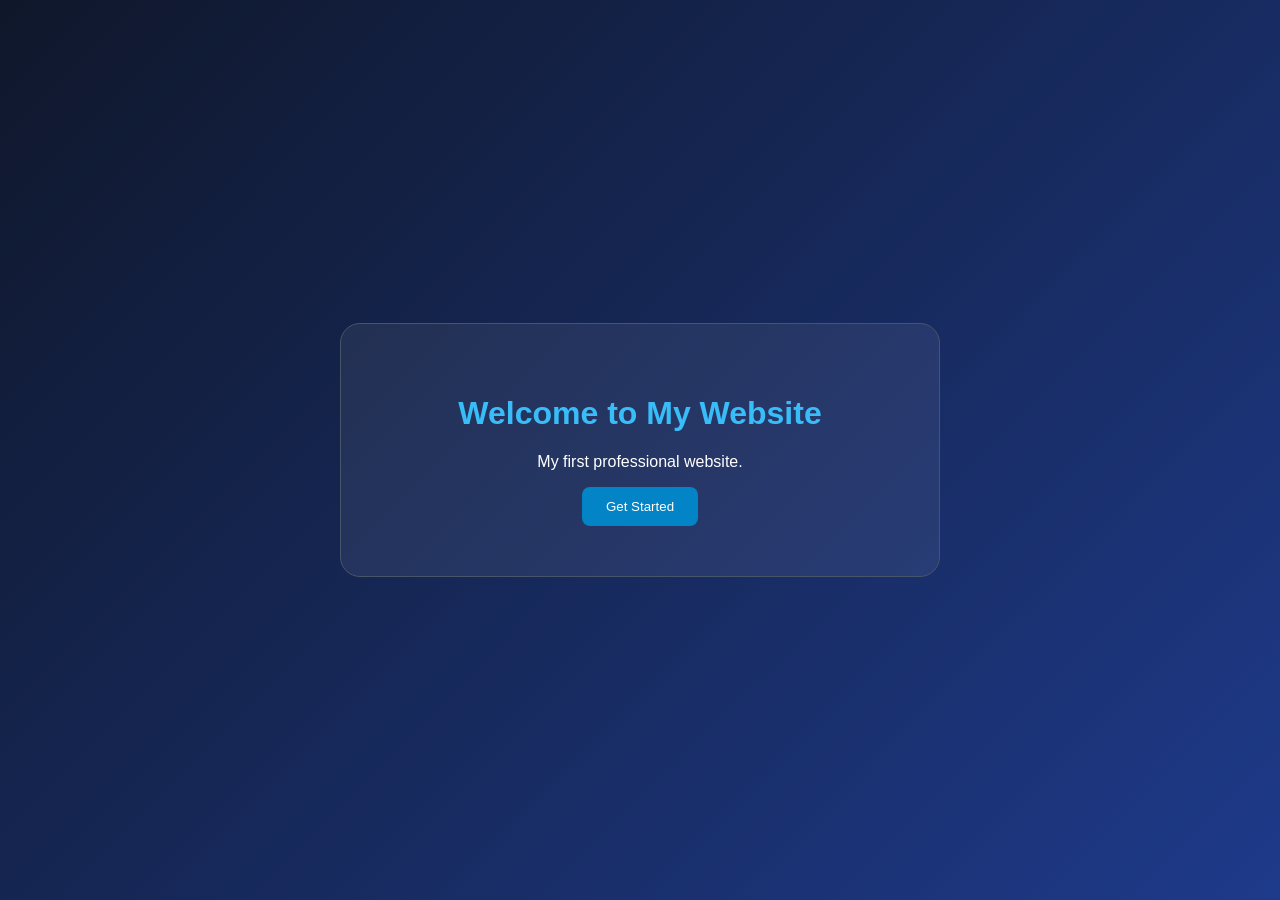
==== index.html @ 512a6d20 "Add files via upload" ====
<!DOCTYPE html>
<html lang="en">
<head>
  <meta charset="UTF-8">
  <meta name="viewport" content="width=device-width, initial-scale=1.0">
  <title>My First Website</title>
  <style>
    * { box-sizing: border-box; }
    body {
      margin: 0;
      min-height: 100vh;
      display: grid;
      place-items: center;
      font-family: Arial, sans-serif;
      color: white;
      background: linear-gradient(135deg, #0f172a, #1e3a8a);
      text-align: center;
      padding: 20px;
    }
    .card {
      max-width: 600px;
      width: 100%;
      padding: 50px 25px;
      border: 1px solid #475569;
      border-radius: 20px;
      background: #ffffff10;
    }
    h1 { color: #38bdf8; }
    button {
      padding: 12px 24px;
      border: 0;
      border-radius: 8px;
      background: #0284c7;
      color: white;
      cursor: pointer;
    }
    button:hover { background: #0369a1; }
  </style>
</head>
<body>
  <main class="card">
    <h1>Welcome to My Website</h1>
    <p>My first professional website.</p>
    <button onclick="alert('Website is working!')">
      Get Started
    </button>
  </main>
</body>
</html>
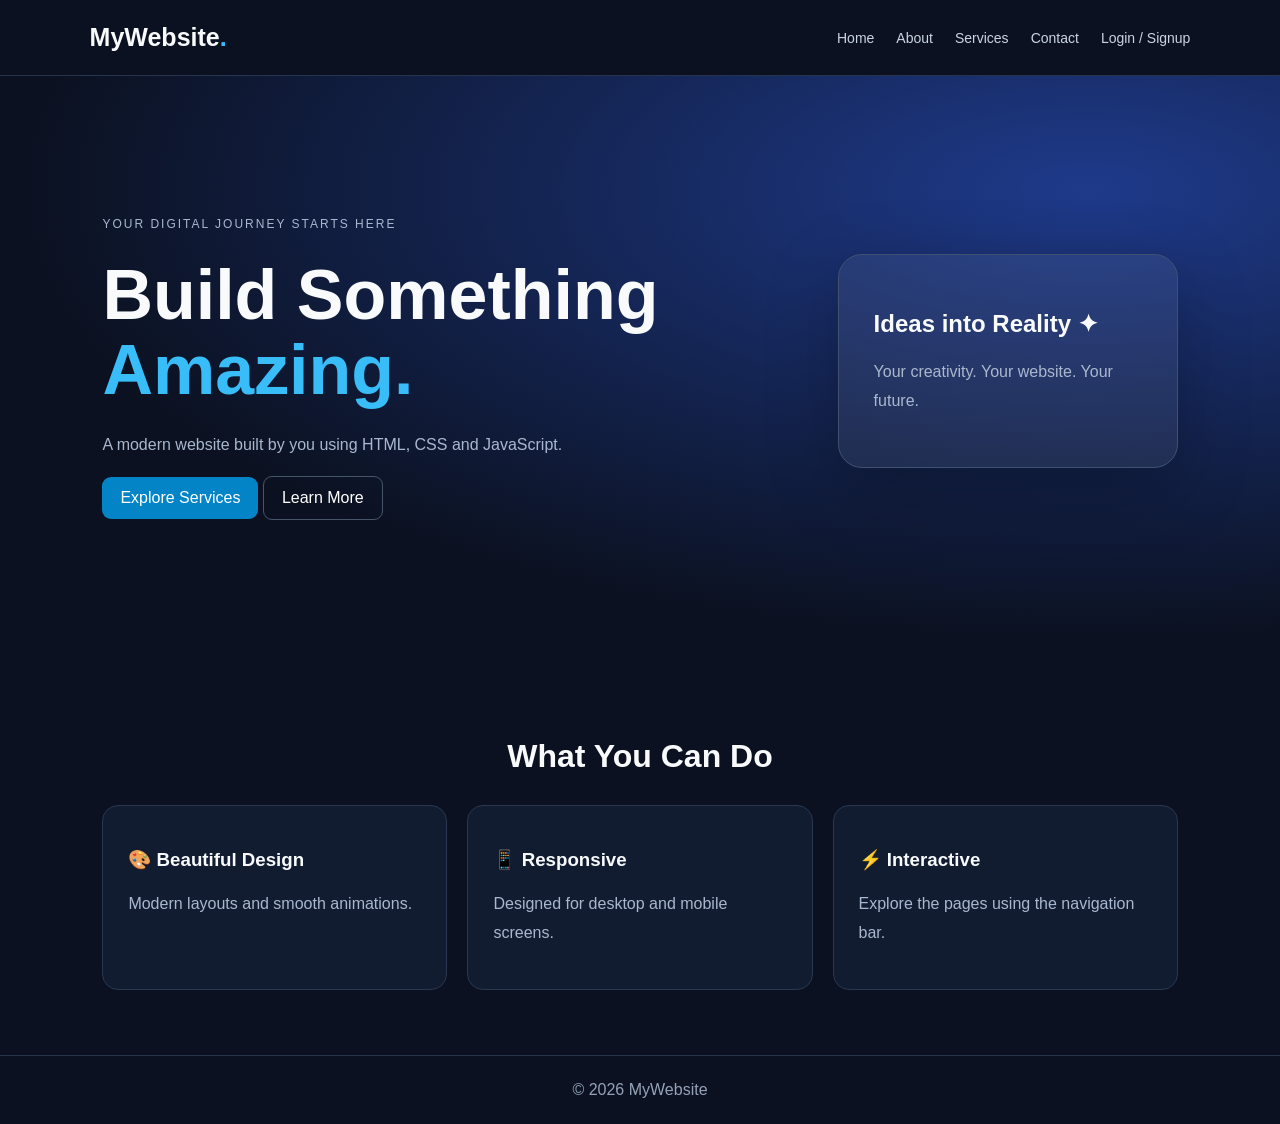
==== commit a367c0c6: "Add files via upload" ====
--- a/index.html
+++ b/index.html
@@ -4,47 +4,53 @@
 <head>
   <meta charset="UTF-8">
   <meta name="viewport" content="width=device-width, initial-scale=1.0">
-  <title>My First Website</title>
-  <style>
-    * { box-sizing: border-box; }
-    body {
-      margin: 0;
-      min-height: 100vh;
-      display: grid;
-      place-items: center;
-      font-family: Arial, sans-serif;
-      color: white;
-      background: linear-gradient(135deg, #0f172a, #1e3a8a);
-      text-align: center;
-      padding: 20px;
-    }
-    .card {
-      max-width: 600px;
-      width: 100%;
-      padding: 50px 25px;
-      border: 1px solid #475569;
-      border-radius: 20px;
-      background: #ffffff10;
-    }
-    h1 { color: #38bdf8; }
-    button {
-      padding: 12px 24px;
-      border: 0;
-      border-radius: 8px;
-      background: #0284c7;
-      color: white;
-      cursor: pointer;
-    }
-    button:hover { background: #0369a1; }
-  </style>
+  <title>MyWebsite</title>
+  <link rel="stylesheet" href="style.css">
 </head>
 <body>
-  <main class="card">
-    <h1>Welcome to My Website</h1>
-    <p>My first professional website.</p>
-    <button onclick="alert('Website is working!')">
-      Get Started
-    </button>
+  <header class="navbar">
+    <a class="logo" href="index.html">MyWebsite<span>.</span></a>
+    <nav>
+      <a href="index.html">Home</a>
+      <a href="about.html">About</a>
+      <a href="services.html">Services</a>
+      <a href="contact.html">Contact</a>
+      <a href="login.html">Login / Signup</a>
+    </nav>
+  </header>
+
+  <main class="hero">
+    <div class="hero-content">
+      <p class="tag">YOUR DIGITAL JOURNEY STARTS HERE</p>
+      <h1>Build Something<br><span>Amazing.</span></h1>
+      <p>A modern website built by you using HTML, CSS and JavaScript.</p>
+      <a class="btn" href="services.html">Explore Services</a>
+      <a class="btn secondary" href="about.html">Learn More</a>
+    </div>
+    <div class="hero-card">
+      <h2>Ideas into Reality ✦</h2>
+      <p>Your creativity. Your website. Your future.</p>
+    </div>
   </main>
+
+  <section class="features">
+    <h2>What You Can Do</h2>
+    <div class="grid">
+      <article class="feature">
+        <h3>🎨 Beautiful Design</h3>
+        <p>Modern layouts and smooth animations.</p>
+      </article>
+      <article class="feature">
+        <h3>📱 Responsive</h3>
+        <p>Designed for desktop and mobile screens.</p>
+      </article>
+      <article class="feature">
+        <h3>⚡ Interactive</h3>
+        <p>Explore the pages using the navigation bar.</p>
+      </article>
+    </div>
+  </section>
+
+  <footer>© 2026 MyWebsite</footer>
 </body>
 </html>
--- a/style.css
+++ b/style.css
@@ -0,0 +1,232 @@
+
+* {
+  box-sizing: border-box;
+}
+
+html {
+  scroll-behavior: smooth;
+}
+
+body {
+  margin: 0;
+  font-family: Arial, sans-serif;
+  color: #f8fafc;
+  background: #0b1120;
+}
+
+a {
+  color: inherit;
+  text-decoration: none;
+}
+
+.navbar {
+  min-height: 76px;
+  padding: 18px 7%;
+  display: flex;
+  align-items: center;
+  justify-content: space-between;
+  gap: 20px;
+  flex-wrap: wrap;
+  background: #0b1120;
+  border-bottom: 1px solid #26334b;
+}
+
+.logo {
+  font-size: 25px;
+  font-weight: 800;
+}
+
+.logo span,
+.hero h1 span {
+  color: #38bdf8;
+}
+
+nav {
+  display: flex;
+  align-items: center;
+  gap: 22px;
+  flex-wrap: wrap;
+}
+
+nav a {
+  color: #cbd5e1;
+  font-size: 14px;
+}
+
+nav a:hover {
+  color: #38bdf8;
+}
+
+.hero {
+  min-height: 570px;
+  padding: 80px 8%;
+  display: flex;
+  align-items: center;
+  justify-content: space-between;
+  gap: 50px;
+  flex-wrap: wrap;
+  background: radial-gradient(ellipse at 85% 20%, #1e3a8a, #0b1120 70%);
+}
+
+.hero-content {
+  max-width: 570px;
+  animation: rise 0.8s ease-out;
+}
+
+.tag {
+  color: #38bdf8;
+  font-size: 12px;
+  letter-spacing: 2px;
+}
+
+.hero h1 {
+  font-size: clamp(42px, 6vw, 70px);
+  line-height: 1.08;
+  margin: 22px 0;
+}
+
+.hero p,
+.feature p,
+.hero-card p {
+  color: #a9b8cf;
+  line-height: 1.8;
+}
+
+.actions {
+  display: flex;
+  gap: 14px;
+  margin-top: 28px;
+  flex-wrap: wrap;
+}
+
+.btn {
+  display: inline-block;
+  padding: 12px 18px;
+  border-radius: 9px;
+  background: #0284c7;
+  color: white;
+  transition: transform 0.2s, background 0.2s;
+}
+
+.btn:hover {
+  transform: translateY(-3px);
+  background: #0369a1;
+}
+
+.secondary {
+  background: transparent;
+  border: 1px solid #475569;
+}
+
+.hero-card {
+  width: min(100%, 340px);
+  padding: 35px;
+  border: 1px solid #405071;
+  border-radius: 24px;
+  background: #ffffff10;
+  box-shadow: 0 20px 70px #0004;
+  animation: float 4s ease-in-out infinite;
+}
+
+.features {
+  padding: 65px 8%;
+  text-align: center;
+}
+
+.features h2 {
+  font-size: 32px;
+}
+
+.grid {
+  display: grid;
+  grid-template-columns: repeat(auto-fit, minmax(220px, 1fr));
+  gap: 20px;
+  margin-top: 30px;
+}
+
+.feature {
+  text-align: left;
+  padding: 25px;
+  border: 1px solid #293750;
+  border-radius: 16px;
+  background: #111c30;
+  transition: transform 0.25s, border-color 0.25s;
+}
+
+.feature:hover {
+  transform: translateY(-6px);
+  border-color: #38bdf8;
+}
+
+.page {
+  max-width: 900px;
+  min-height: 65vh;
+  margin: auto;
+  padding: 70px 24px;
+}
+
+.page h1 {
+  color: #38bdf8;
+}
+
+.form {
+  max-width: 430px;
+  margin: 25px auto;
+  padding: 28px;
+  border: 1px solid #405071;
+  border-radius: 18px;
+  background: #111c30;
+}
+
+.form input,
+.form textarea {
+  width: 100%;
+  margin: 9px 0;
+  padding: 13px;
+  border: 1px solid #405071;
+  border-radius: 8px;
+  color: white;
+  background: #0b1120;
+  font: inherit;
+}
+
+.form button {
+  width: 100%;
+  margin-top: 12px;
+  padding: 13px;
+  color: white;
+  background: #0284c7;
+  border: 0;
+  border-radius: 8px;
+  cursor: pointer;
+}
+
+footer {
+  padding: 25px;
+  text-align: center;
+  color: #94a3b8;
+  border-top: 1px solid #26334b;
+}
+
+@keyframes rise {
+  from {
+    opacity: 0;
+    transform: translateY(20px);
+  }
+  to {
+    opacity: 1;
+    transform: translateY(0);
+  }
+}
+
+@keyframes float {
+  0%, 100% { transform: translateY(0); }
+  50% { transform: translateY(-10px); }
+}
+
+@media (max-width: 650px) {
+  .navbar { padding: 18px 5%; }
+  nav { gap: 14px; }
+  .hero { padding: 55px 6%; }
+  .hero-card { margin: 0 auto; }
+}
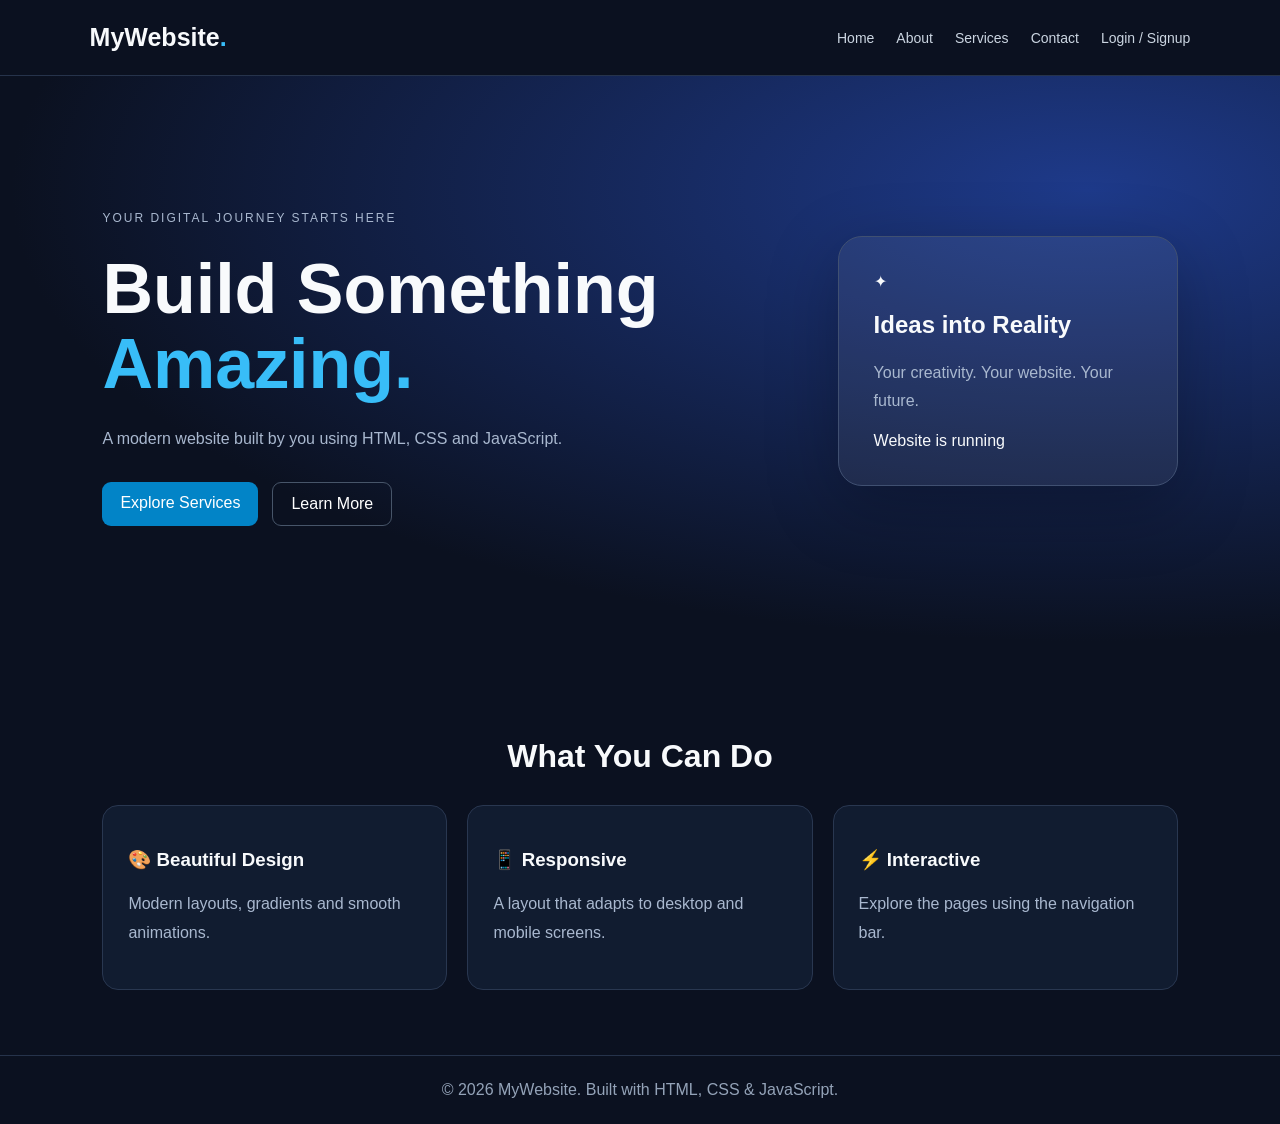
==== commit 797f3cfc: "Add files via upload" ====
--- a/index.html
+++ b/index.html
@@ -4,46 +4,64 @@
 <head>
   <meta charset="UTF-8">
   <meta name="viewport" content="width=device-width, initial-scale=1.0">
-  <title>MyWebsite</title>
+  <title>MyWebsite | Home</title>
   <link rel="stylesheet" href="style.css">
+  <script src="script.js" defer></script>
 </head>
 <body>
   <header class="navbar">
     <a class="logo" href="index.html">MyWebsite<span>.</span></a>
+
     <nav>
       <a href="index.html">Home</a>
       <a href="about.html">About</a>
       <a href="services.html">Services</a>
       <a href="contact.html">Contact</a>
-      <a href="login.html">Login / Signup</a>
+      <a class="login-link" href="login.html">Login / Signup</a>
     </nav>
   </header>
 
   <main class="hero">
     <div class="hero-content">
       <p class="tag">YOUR DIGITAL JOURNEY STARTS HERE</p>
+
       <h1>Build Something<br><span>Amazing.</span></h1>
-      <p>A modern website built by you using HTML, CSS and JavaScript.</p>
-      <a class="btn" href="services.html">Explore Services</a>
-      <a class="btn secondary" href="about.html">Learn More</a>
+
+      <p>
+        A modern website built by you using
+        HTML, CSS and JavaScript.
+      </p>
+
+      <div class="actions">
+        <a class="btn" href="services.html">Explore Services</a>
+        <a class="btn secondary" href="about.html">Learn More</a>
+      </div>
     </div>
+
     <div class="hero-card">
-      <h2>Ideas into Reality ✦</h2>
+      <div class="orb">✦</div>
+      <h2>Ideas into Reality</h2>
       <p>Your creativity. Your website. Your future.</p>
+      <div class="status">
+        <span></span> Website is running
+      </div>
     </div>
   </main>
 
   <section class="features">
     <h2>What You Can Do</h2>
+
     <div class="grid">
       <article class="feature">
         <h3>🎨 Beautiful Design</h3>
-        <p>Modern layouts and smooth animations.</p>
+        <p>Modern layouts, gradients and smooth animations.</p>
       </article>
+
       <article class="feature">
         <h3>📱 Responsive</h3>
-        <p>Designed for desktop and mobile screens.</p>
+        <p>A layout that adapts to desktop and mobile screens.</p>
       </article>
+
       <article class="feature">
         <h3>⚡ Interactive</h3>
         <p>Explore the pages using the navigation bar.</p>
@@ -51,6 +69,8 @@
     </div>
   </section>
 
-  <footer>© 2026 MyWebsite</footer>
+  <footer>
+    © 2026 MyWebsite. Built with HTML, CSS & JavaScript.
+  </footer>
 </body>
 </html>
